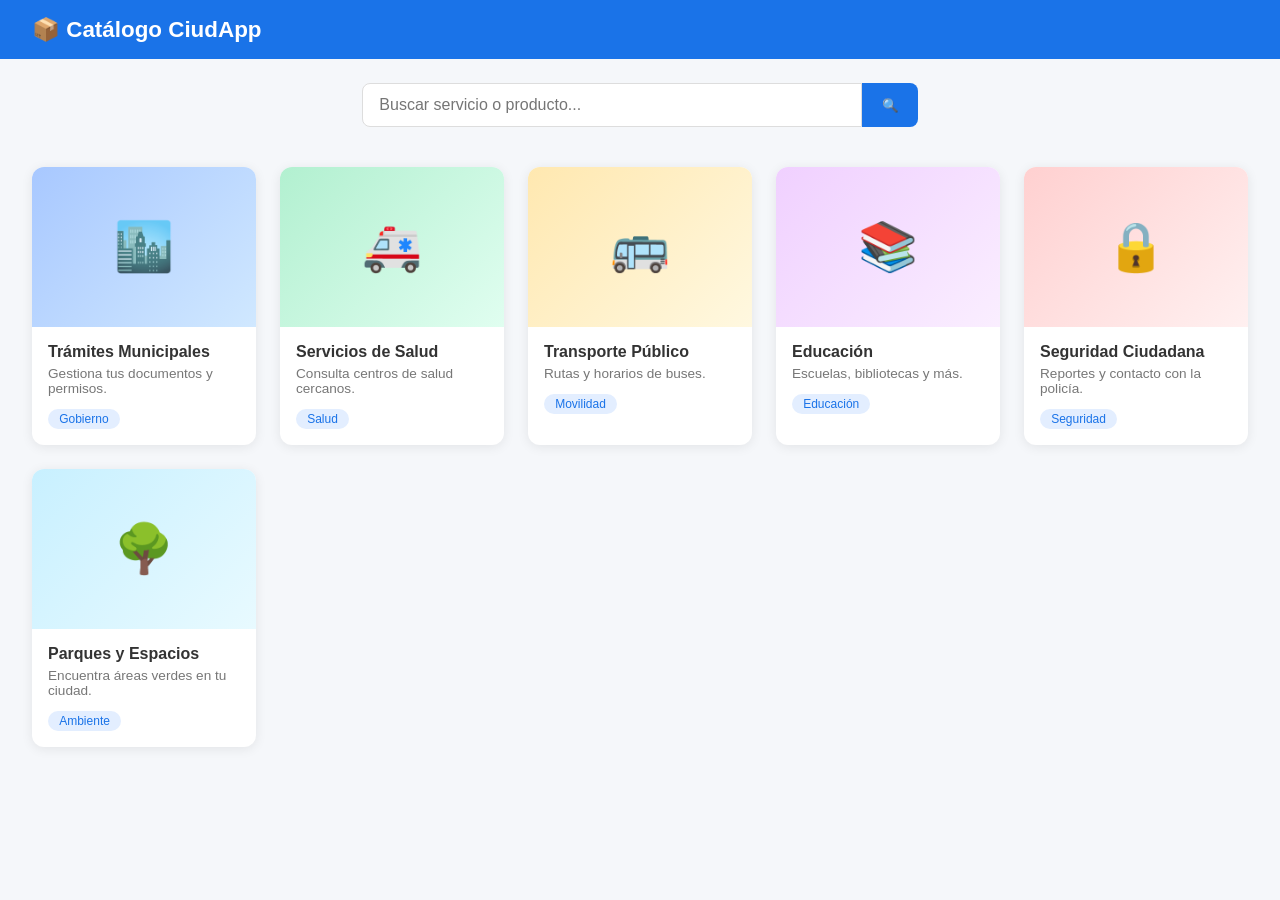
==== catalogo.html @ 11951a39 "feat: agregar página contáctanos" ====
<!DOCTYPE html>
<html lang="es">
<head>
  <meta charset="UTF-8"/>
  <meta name="viewport" content="width=device-width, initial-scale=1.0"/>
  <title>Catálogo - CiudApp</title>
  <style>
    * { box-sizing: border-box; margin: 0; padding: 0; }
    body { font-family: 'Segoe UI', sans-serif; background: #f5f7fa; color: #333; }
    header {
      background: #1a73e8; color: white;
      padding: 1rem 2rem; font-size: 1.4rem; font-weight: bold;
    }
    .search-bar {
      display: flex; justify-content: center;
      padding: 1.5rem 1rem;
    }
    .search-bar input {
      width: 100%; max-width: 500px; padding: 0.75rem 1rem;
      border: 1.5px solid #ddd; border-radius: 8px 0 0 8px;
      font-size: 1rem; outline: none;
    }
    .search-bar button {
      padding: 0.75rem 1.2rem; background: #1a73e8;
      color: white; border: none; border-radius: 0 8px 8px 0;
      cursor: pointer;
    }
    .grid {
      display: grid;
      grid-template-columns: repeat(auto-fill, minmax(220px, 1fr));
      gap: 1.5rem; padding: 1rem 2rem 3rem;
    }
    .card {
      background: white; border-radius: 12px;
      box-shadow: 0 2px 12px rgba(0,0,0,0.08);
      overflow: hidden; transition: transform 0.2s;
    }
    .card:hover { transform: translateY(-4px); }
    .card img { width: 100%; height: 160px; object-fit: cover; background: #e3eeff; }
    .card-body { padding: 1rem; }
    .card-body h3 { font-size: 1rem; margin-bottom: 0.3rem; }
    .card-body p { font-size: 0.85rem; color: #777; margin-bottom: 0.8rem; }
    .card-body .badge {
      display: inline-block; background: #e3eeff;
      color: #1a73e8; padding: 0.2rem 0.7rem;
      border-radius: 20px; font-size: 0.75rem;
    }
    @media (max-width: 600px) { .grid { padding: 1rem; gap: 1rem; } }
  </style>
</head>
<body>
  <header>📦 Catálogo CiudApp</header>
  <div class="search-bar">
    <input type="text" placeholder="Buscar servicio o producto..."/>
    <button>🔍</button>
  </div>
  <div class="grid">
    <!-- Repite este bloque para cada item -->
    <div class="card">
      <div style="height:160px;background:linear-gradient(135deg,#a8c8ff,#d0e8ff);display:flex;align-items:center;justify-content:center;font-size:3rem;">🏙️</div>
      <div class="card-body">
        <h3>Trámites Municipales</h3>
        <p>Gestiona tus documentos y permisos.</p>
        <span class="badge">Gobierno</span>
      </div>
    </div>
    <div class="card">
      <div style="height:160px;background:linear-gradient(135deg,#b2f0d0,#e0fef0);display:flex;align-items:center;justify-content:center;font-size:3rem;">🚑</div>
      <div class="card-body">
        <h3>Servicios de Salud</h3>
        <p>Consulta centros de salud cercanos.</p>
        <span class="badge">Salud</span>
      </div>
    </div>
    <div class="card">
      <div style="height:160px;background:linear-gradient(135deg,#ffe8b0,#fff8e0);display:flex;align-items:center;justify-content:center;font-size:3rem;">🚌</div>
      <div class="card-body">
        <h3>Transporte Público</h3>
        <p>Rutas y horarios de buses.</p>
        <span class="badge">Movilidad</span>
      </div>
    </div>
    <div class="card">
      <div style="height:160px;background:linear-gradient(135deg,#f0d0ff,#faeeff);display:flex;align-items:center;justify-content:center;font-size:3rem;">📚</div>
      <div class="card-body">
        <h3>Educación</h3>
        <p>Escuelas, bibliotecas y más.</p>
        <span class="badge">Educación</span>
      </div>
    </div>
    <div class="card">
      <div style="height:160px;background:linear-gradient(135deg,#ffd0d0,#fff0f0);display:flex;align-items:center;justify-content:center;font-size:3rem;">🔒</div>
      <div class="card-body">
        <h3>Seguridad Ciudadana</h3>
        <p>Reportes y contacto con la policía.</p>
        <span class="badge">Seguridad</span>
      </div>
    </div>
    <div class="card">
      <div style="height:160px;background:linear-gradient(135deg,#c8f0ff,#e8faff);display:flex;align-items:center;justify-content:center;font-size:3rem;">🌳</div>
      <div class="card-body">
        <h3>Parques y Espacios</h3>
        <p>Encuentra áreas verdes en tu ciudad.</p>
        <span class="badge">Ambiente</span>
      </div>
    </div>
  </div>
</body>
</html>
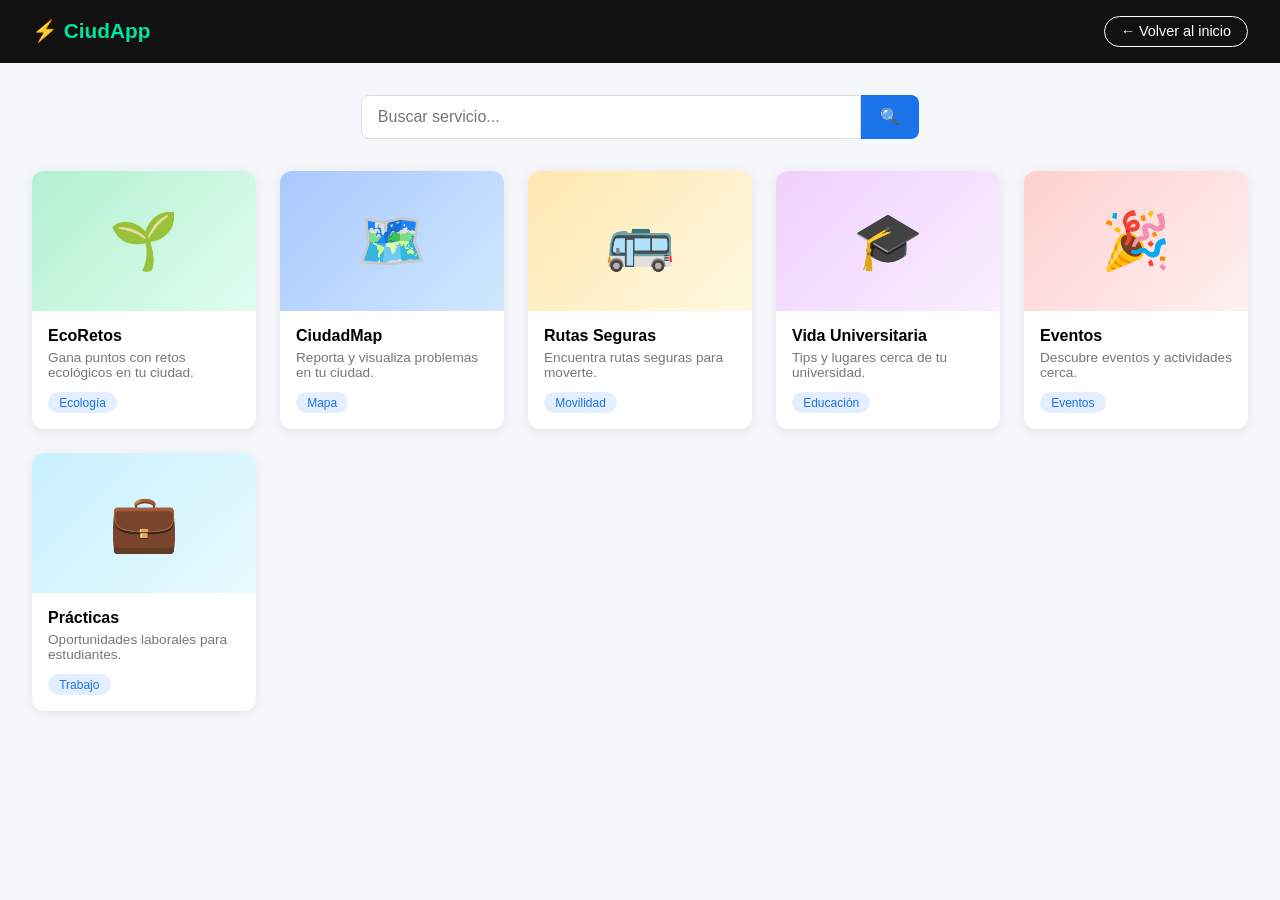
==== commit 84c97c88: "feat: actualizar archivos y agregar imágenes" ====
--- a/catalogo.html
+++ b/catalogo.html
@@ -6,104 +6,158 @@
   <title>Catálogo - CiudApp</title>
   <style>
     * { box-sizing: border-box; margin: 0; padding: 0; }
-    body { font-family: 'Segoe UI', sans-serif; background: #f5f7fa; color: #333; }
+    body { font-family: 'Segoe UI', sans-serif; background: #f5f7fa; }
+
     header {
-      background: #1a73e8; color: white;
-      padding: 1rem 2rem; font-size: 1.4rem; font-weight: bold;
+      background: #111;
+      color: white;
+      padding: 1rem 2rem;
+      display: flex;
+      align-items: center;
+      justify-content: space-between;
     }
+    header h2 { color: #00e5a0; font-size: 1.3rem; }
+    header a {
+      color: white;
+      text-decoration: none;
+      font-size: 0.9rem;
+      border: 1px solid white;
+      padding: 0.4rem 1rem;
+      border-radius: 20px;
+    }
+    header a:hover { background: white; color: #111; }
+
     .search-bar {
-      display: flex; justify-content: center;
-      padding: 1.5rem 1rem;
+      display: flex;
+      justify-content: center;
+      padding: 2rem 1rem 1rem;
     }
     .search-bar input {
-      width: 100%; max-width: 500px; padding: 0.75rem 1rem;
-      border: 1.5px solid #ddd; border-radius: 8px 0 0 8px;
-      font-size: 1rem; outline: none;
+      width: 100%;
+      max-width: 500px;
+      padding: 0.75rem 1rem;
+      border: 1.5px solid #ddd;
+      border-radius: 8px 0 0 8px;
+      font-size: 1rem;
+      outline: none;
     }
     .search-bar button {
-      padding: 0.75rem 1.2rem; background: #1a73e8;
-      color: white; border: none; border-radius: 0 8px 8px 0;
+      padding: 0.75rem 1.2rem;
+      background: #1a73e8;
+      color: white;
+      border: none;
+      border-radius: 0 8px 8px 0;
       cursor: pointer;
+      font-size: 1rem;
     }
+
     .grid {
       display: grid;
       grid-template-columns: repeat(auto-fill, minmax(220px, 1fr));
-      gap: 1.5rem; padding: 1rem 2rem 3rem;
+      gap: 1.5rem;
+      padding: 1rem 2rem 3rem;
     }
     .card {
-      background: white; border-radius: 12px;
+      background: white;
+      border-radius: 12px;
       box-shadow: 0 2px 12px rgba(0,0,0,0.08);
-      overflow: hidden; transition: transform 0.2s;
+      overflow: hidden;
+      transition: transform 0.2s;
     }
     .card:hover { transform: translateY(-4px); }
-    .card img { width: 100%; height: 160px; object-fit: cover; background: #e3eeff; }
+    .card-icon {
+      height: 140px;
+      display: flex;
+      align-items: center;
+      justify-content: center;
+      font-size: 3.5rem;
+    }
     .card-body { padding: 1rem; }
     .card-body h3 { font-size: 1rem; margin-bottom: 0.3rem; }
     .card-body p { font-size: 0.85rem; color: #777; margin-bottom: 0.8rem; }
-    .card-body .badge {
-      display: inline-block; background: #e3eeff;
-      color: #1a73e8; padding: 0.2rem 0.7rem;
-      border-radius: 20px; font-size: 0.75rem;
+    .badge {
+      display: inline-block;
+      background: #e3eeff;
+      color: #1a73e8;
+      padding: 0.2rem 0.7rem;
+      border-radius: 20px;
+      font-size: 0.75rem;
     }
-    @media (max-width: 600px) { .grid { padding: 1rem; gap: 1rem; } }
+
+    @media (max-width: 600px) {
+      .grid { padding: 1rem; gap: 1rem; }
+    }
   </style>
 </head>
 <body>
-  <header>📦 Catálogo CiudApp</header>
+
+  <header>
+    <h2>⚡ CiudApp</h2>
+    <a href="index.html">← Volver al inicio</a>
+  </header>
+
   <div class="search-bar">
-    <input type="text" placeholder="Buscar servicio o producto..."/>
+    <input type="text" placeholder="Buscar servicio..."/>
     <button>🔍</button>
   </div>
+
   <div class="grid">
-    <!-- Repite este bloque para cada item -->
+
     <div class="card">
-      <div style="height:160px;background:linear-gradient(135deg,#a8c8ff,#d0e8ff);display:flex;align-items:center;justify-content:center;font-size:3rem;">🏙️</div>
+      <div class="card-icon" style="background:linear-gradient(135deg,#b2f0d0,#e0fef0)">🌱</div>
       <div class="card-body">
-        <h3>Trámites Municipales</h3>
-        <p>Gestiona tus documentos y permisos.</p>
-        <span class="badge">Gobierno</span>
+        <h3>EcoRetos</h3>
+        <p>Gana puntos con retos ecológicos en tu ciudad.</p>
+        <span class="badge">Ecología</span>
       </div>
     </div>
+
     <div class="card">
-      <div style="height:160px;background:linear-gradient(135deg,#b2f0d0,#e0fef0);display:flex;align-items:center;justify-content:center;font-size:3rem;">🚑</div>
+      <div class="card-icon" style="background:linear-gradient(135deg,#a8c8ff,#d0e8ff)">🗺️</div>
       <div class="card-body">
-        <h3>Servicios de Salud</h3>
-        <p>Consulta centros de salud cercanos.</p>
-        <span class="badge">Salud</span>
+        <h3>CiudadMap</h3>
+        <p>Reporta y visualiza problemas en tu ciudad.</p>
+        <span class="badge">Mapa</span>
       </div>
     </div>
+
     <div class="card">
-      <div style="height:160px;background:linear-gradient(135deg,#ffe8b0,#fff8e0);display:flex;align-items:center;justify-content:center;font-size:3rem;">🚌</div>
+      <div class="card-icon" style="background:linear-gradient(135deg,#ffe8b0,#fff8e0)">🚌</div>
       <div class="card-body">
-        <h3>Transporte Público</h3>
-        <p>Rutas y horarios de buses.</p>
+        <h3>Rutas Seguras</h3>
+        <p>Encuentra rutas seguras para moverte.</p>
         <span class="badge">Movilidad</span>
       </div>
     </div>
+
     <div class="card">
-      <div style="height:160px;background:linear-gradient(135deg,#f0d0ff,#faeeff);display:flex;align-items:center;justify-content:center;font-size:3rem;">📚</div>
+      <div class="card-icon" style="background:linear-gradient(135deg,#f0d0ff,#faeeff)">🎓</div>
       <div class="card-body">
-        <h3>Educación</h3>
-        <p>Escuelas, bibliotecas y más.</p>
+        <h3>Vida Universitaria</h3>
+        <p>Tips y lugares cerca de tu universidad.</p>
         <span class="badge">Educación</span>
       </div>
     </div>
+
     <div class="card">
-      <div style="height:160px;background:linear-gradient(135deg,#ffd0d0,#fff0f0);display:flex;align-items:center;justify-content:center;font-size:3rem;">🔒</div>
+      <div class="card-icon" style="background:linear-gradient(135deg,#ffd0d0,#fff0f0)">🎉</div>
       <div class="card-body">
-        <h3>Seguridad Ciudadana</h3>
-        <p>Reportes y contacto con la policía.</p>
-        <span class="badge">Seguridad</span>
+        <h3>Eventos</h3>
+        <p>Descubre eventos y actividades cerca.</p>
+        <span class="badge">Eventos</span>
       </div>
     </div>
+
     <div class="card">
-      <div style="height:160px;background:linear-gradient(135deg,#c8f0ff,#e8faff);display:flex;align-items:center;justify-content:center;font-size:3rem;">🌳</div>
+      <div class="card-icon" style="background:linear-gradient(135deg,#c8f0ff,#e8faff)">💼</div>
       <div class="card-body">
-        <h3>Parques y Espacios</h3>
-        <p>Encuentra áreas verdes en tu ciudad.</p>
-        <span class="badge">Ambiente</span>
+        <h3>Prácticas</h3>
+        <p>Oportunidades laborales para estudiantes.</p>
+        <span class="badge">Trabajo</span>
       </div>
     </div>
+
   </div>
+
 </body>
 </html>
